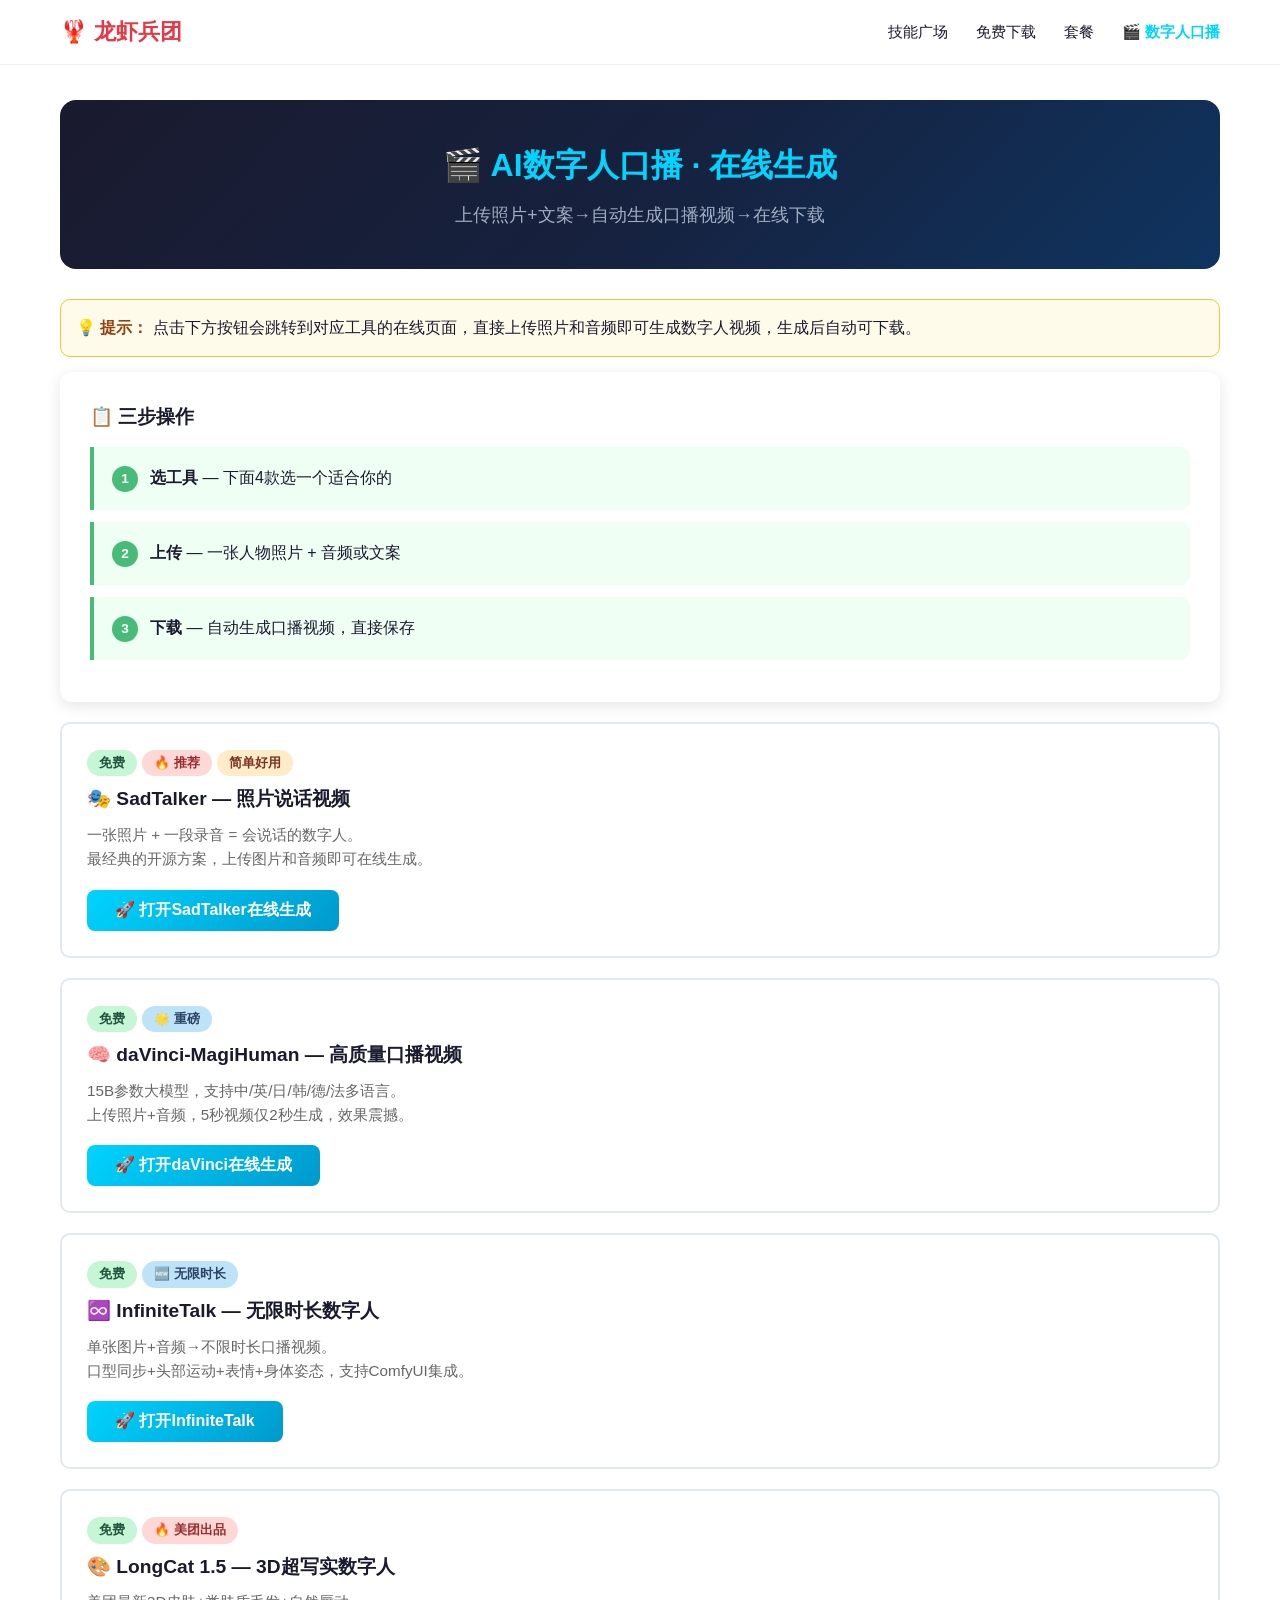
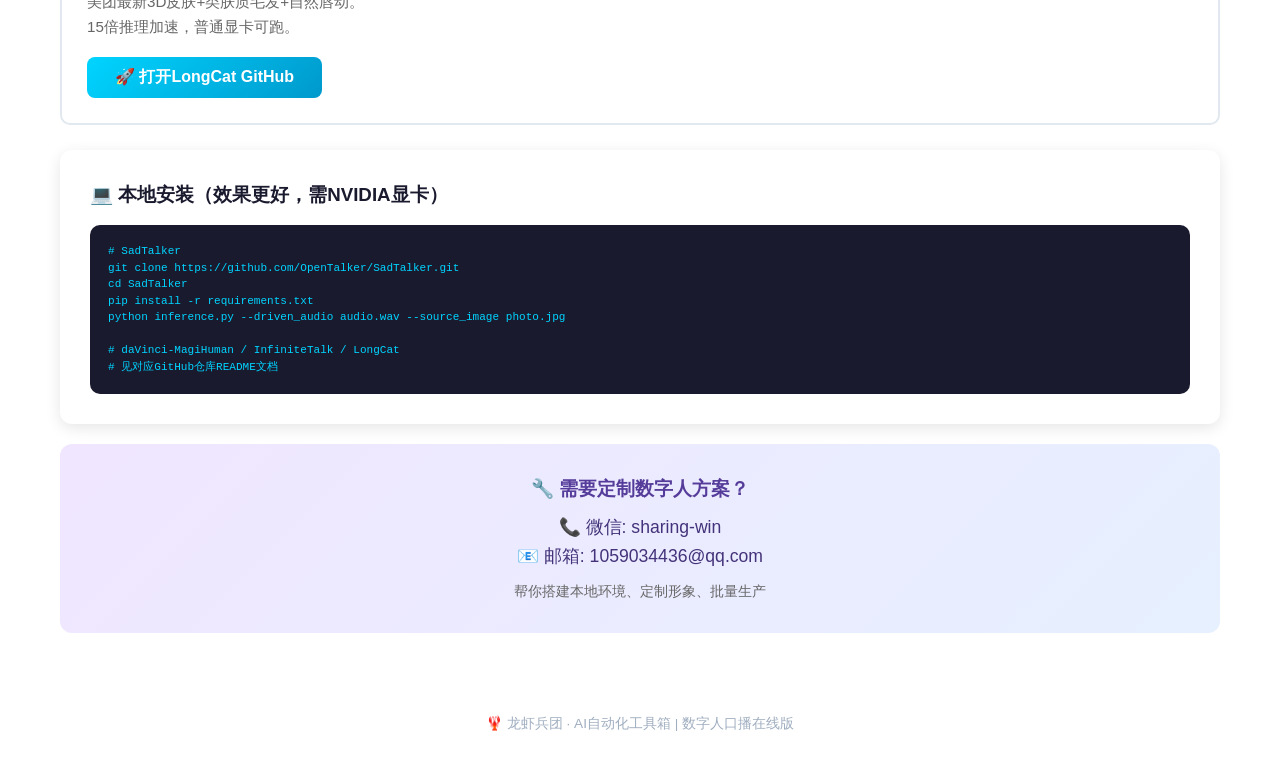
==== digital-human.html @ 87d40d01 "fix: digital human page with direct links" ====
<!DOCTYPE html>
<html lang="zh-CN">
<head>
    <meta charset="UTF-8">
    <meta name="viewport" content="width=device-width, initial-scale=1.0">
    <title>数字人口播 - 在线生成 · 龙虾兵团</title>
    <link rel="stylesheet" href="css/style.css">
    <style>
        .av-header{text-align:center;padding:40px 20px;background:linear-gradient(135deg,#1a1a2e,#16213e,#0f3460);border-radius:16px;margin-bottom:30px}
        .av-header h1{font-size:2em;margin-bottom:10px;color:#00d4ff}
        .av-header p{color:#a0aec0;font-size:1.1em}
        .av-card{background:#fff;border-radius:12px;padding:30px;margin-bottom:20px;box-shadow:0 4px 15px rgba(0,0,0,0.1)}
        .av-card h3{margin-bottom:15px;color:#1a1a2e}
        .tool-grid{display:grid;grid-template-columns:1fr;gap:20px}
        .tool{border:2px solid #e2e8f0;border-radius:10px;padding:25px;transition:all .3s;cursor:pointer}
        .tool:hover{border-color:#00d4ff;box-shadow:0 4px 20px rgba(0,212,255,0.15)}
        .tool h4{color:#1a1a2e;font-size:1.2em;margin-bottom:8px}
        .tool p{color:#666;font-size:.95em;margin-bottom:10px;line-height:1.6}
        .tag{display:inline-block;padding:3px 12px;border-radius:20px;font-size:.8em;margin-right:5px;margin-bottom:8px;font-weight:600}
        .tag-free{background:#c6f6d5;color:#22543d}
        .tag-hot{background:#fed7d7;color:#9b2c2c}.tag-super{background:#feebc8;color:#7b341e}
        .tag-new{background:#bee3f8;color:#2a4365}
        .btn-go{display:inline-block;padding:10px 28px;background:linear-gradient(135deg,#00d4ff,#0099cc);color:#fff;border-radius:8px;text-decoration:none;font-weight:700;font-size:1em;border:none;margin-top:8px}
        .btn-go:hover{transform:translateY(-2px);box-shadow:0 4px 15px rgba(0,212,255,0.3)}
        .step-box{background:#f0fff4;border-left:4px solid #48bb78;padding:18px;margin:12px 0;border-radius:0 10px 10px 0}
        .step-num{display:inline-block;background:#48bb78;color:#fff;width:26px;height:26px;text-align:center;line-height:26px;border-radius:50%;font-size:.85em;font-weight:700;margin-right:12px}
        pre{background:#1a1a2e;color:#00d4ff;padding:18px;border-radius:10px;overflow-x:auto;font-size:.85em;line-height:1.5}
        .tip-card{background:#fffbeb;border:1px solid #f6c23e;border-radius:10px;padding:15px;margin:15px 0}
        .tip-card strong{color:#92400e}
        .contact-card{text-align:center;padding:30px;background:linear-gradient(135deg,#f0e6ff,#e6f0ff);border-radius:12px;margin-top:20px}
        .contact-card h3{color:#553c9a;margin-bottom:10px}
        .contact-card p{font-size:1.1em;color:#44337a}
    </style>
</head>
<body>
    <nav class="navbar"><div class="container nav-inner">
        <a href="index.html" class="logo">🦞 龙虾兵团</a>
        <button class="menu-toggle" id="menuToggle">☰</button>
        <ul class="nav-links" id="navLinks">
            <li><a href="index.html#skills">技能广场</a></li>
            <li><a href="index.html#download">免费下载</a></li>
            <li><a href="index.html#pricing">套餐</a></li>
            <li><a href="digital-human.html" style="color:#00d4ff;font-weight:700;">🎬 数字人口播</a></li>
        </ul>
    </div></nav>

    <div class="container" style="margin-top:100px;">
        <div class="av-header">
            <h1>🎬 AI数字人口播 · 在线生成</h1>
            <p>上传照片+文案→自动生成口播视频→在线下载</p>
        </div>

        <div class="tip-card">
            <strong>💡 提示：</strong> 点击下方按钮会跳转到对应工具的在线页面，直接上传照片和音频即可生成数字人视频，生成后自动可下载。
        </div>

        <div class="av-card">
            <h3>📋 三步操作</h3>
            <div class="step-box"><span class="step-num">1</span><strong>选工具</strong> — 下面4款选一个适合你的</div>
            <div class="step-box"><span class="step-num">2</span><strong>上传</strong> — 一张人物照片 + 音频或文案</div>
            <div class="step-box"><span class="step-num">3</span><strong>下载</strong> — 自动生成口播视频，直接保存</div>
        </div>

        <div class="tool-grid">
            <div class="tool" onclick="window.location.href='https://huggingface.co/spaces/vinth/SadTalker'">
                <div><span class="tag tag-free">免费</span><span class="tag tag-hot">🔥 推荐</span><span class="tag tag-super">简单好用</span></div>
                <h4>🎭 SadTalker — 照片说话视频</h4>
                <p>一张照片 + 一段录音 = 会说话的数字人。<br>最经典的开源方案，上传图片和音频即可在线生成。</p>
                <button class="btn-go">🚀 打开SadTalker在线生成</button>
            </div>

            <div class="tool" onclick="window.location.href='https://huggingface.co/spaces/SII-GAIR/daVinci-MagiHuman'">
                <div><span class="tag tag-free">免费</span><span class="tag tag-new">🌟 重磅</span></div>
                <h4>🧠 daVinci-MagiHuman — 高质量口播视频</h4>
                <p>15B参数大模型，支持中/英/日/韩/德/法多语言。<br>上传照片+音频，5秒视频仅2秒生成，效果震撼。</p>
                <button class="btn-go">🚀 打开daVinci在线生成</button>
            </div>

            <div class="tool" onclick="window.location.href='https://huggingface.co/MeiGen-AI/InfiniteTalk'">
                <div><span class="tag tag-free">免费</span><span class="tag tag-new">🆕 无限时长</span></div>
                <h4>♾️ InfiniteTalk — 无限时长数字人</h4>
                <p>单张图片+音频→不限时长口播视频。<br>口型同步+头部运动+表情+身体姿态，支持ComfyUI集成。</p>
                <button class="btn-go">🚀 打开InfiniteTalk</button>
            </div>

            <div class="tool" onclick="window.location.href='https://github.com/meituan-longcat/LongCat-Video'">
                <div><span class="tag tag-free">免费</span><span class="tag tag-hot">🔥 美团出品</span></div>
                <h4>🎨 LongCat 1.5 — 3D超写实数字人</h4>
                <p>美团最新3D皮肤+类肤质毛发+自然唇动。<br>15倍推理加速，普通显卡可跑。</p>
                <button class="btn-go">🚀 打开LongCat GitHub</button>
            </div>
        </div>

        <div class="av-card" style="margin-top:25px">
            <h3>💻 本地安装（效果更好，需NVIDIA显卡）</h3>
            <pre># SadTalker
git clone https://github.com/OpenTalker/SadTalker.git
cd SadTalker
pip install -r requirements.txt
python inference.py --driven_audio audio.wav --source_image photo.jpg

# daVinci-MagiHuman / InfiniteTalk / LongCat
# 见对应GitHub仓库README文档</pre>
        </div>

        <div class="contact-card">
            <h3>🔧 需要定制数字人方案？</h3>
            <p>📞 微信: sharing-win<br>📧 邮箱: 1059034436@qq.com</p>
            <p style="margin-top:10px;color:#666;font-size:.9em">帮你搭建本地环境、定制形象、批量生产</p>
        </div>
    </div>

    <footer style="text-align:center;padding:30px;color:#a0aec0;margin-top:50px;font-size:.85em">
        <p>🦞 龙虾兵团 · AI自动化工具箱 | 数字人口播在线版</p>
    </footer>
</body>
</html>
---- css/style.css ----
/* ===== 龙虾兵团 · 样式 ===== */

:root {
    --primary: #e63946;
    --primary-dark: #c1121f;
    --secondary: #1d3557;
    --accent: #457b9d;
    --bg: #ffffff;
    --bg-alt: #f8f9fa;
    --text: #1a1a2e;
    --text-light: #6c757d;
    --radius: 12px;
    --shadow: 0 4px 20px rgba(0,0,0,0.08);
    --shadow-hover: 0 8px 30px rgba(230,57,70,0.15);
}

* { margin:0; padding:0; box-sizing:border-box; }
html { scroll-behavior:smooth; }
body { font-family:-apple-system,BlinkMacSystemFont,'Segoe UI',Roboto,sans-serif; color:var(--text); line-height:1.6; }

.container { max-width:1200px; margin:0 auto; padding:0 20px; }

/* 导航 */
.navbar { position:fixed; top:0; width:100%; background:rgba(255,255,255,0.95); backdrop-filter:blur(10px); z-index:1000; border-bottom:1px solid #eee; }
.nav-inner { display:flex; align-items:center; justify-content:space-between; height:64px; }
.logo { font-size:1.4rem; font-weight:800; color:var(--primary); text-decoration:none; }
.nav-links { display:flex; list-style:none; gap:28px; align-items:center; }
.nav-links a { text-decoration:none; color:var(--text); font-size:0.95rem; font-weight:500; transition:color 0.2s; }
.nav-links a:hover { color:var(--primary); }
.btn-nav { background:var(--primary); color:#fff!important; padding:8px 18px; border-radius:20px; font-weight:600!important; }
.btn-nav:hover { background:var(--primary-dark)!important; }
.menu-toggle { display:none; background:none; border:none; font-size:1.5rem; cursor:pointer; }

/* 首页英雄区 */
.hero { min-height:100vh; display:flex; align-items:center; background:linear-gradient(135deg,#fff5f5 0%,#fff 50%,#f0f4fa 100%); padding-top:64px; }
.hero-content { max-width:800px; margin:0 auto; text-align:center; }
.hero h1 { font-size:3rem; font-weight:900; line-height:1.2; margin-bottom:20px; }
.highlight { background:linear-gradient(135deg,var(--primary),var(--primary-dark)); -webkit-background-clip:text; -webkit-text-fill-color:transparent; background-clip:text; }
.hero-sub { font-size:1.15rem; color:var(--text-light); margin-bottom:36px; max-width:600px; margin-left:auto; margin-right:auto; }
.hero-buttons { display:flex; gap:16px; justify-content:center; flex-wrap:wrap; }
.hero-stats { display:flex; justify-content:center; gap:40px; margin-top:50px; flex-wrap:wrap; }
.hero-stats div { text-align:center; }
.hero-stats strong { display:block; font-size:1.8rem; color:var(--primary); font-weight:900; }
.hero-stats span { font-size:0.85rem; color:var(--text-light); }

/* 按钮 */
.btn { display:inline-block; padding:14px 32px; border-radius:30px; font-size:1rem; font-weight:600; text-decoration:none; transition:all 0.3s; border:none; cursor:pointer; }
.btn-primary { background:var(--primary); color:#fff; }
.btn-primary:hover { background:var(--primary-dark); transform:translateY(-2px); box-shadow:var(--shadow-hover); }
.btn-secondary { background:#fff; color:var(--primary); border:2px solid var(--primary); }
.btn-secondary:hover { background:var(--primary); color:#fff; }

/* 通用区块 */
.section { padding:100px 0; }
.bg-alt { background:var(--bg-alt); }
.section-title { text-align:center; font-size:2.2rem; font-weight:800; margin-bottom:10px; color:var(--secondary); }
.section-desc { text-align:center; color:var(--text-light); font-size:1.05rem; margin-bottom:50px; }

/* 技能卡片 */
.skills-grid { display:grid; grid-template-columns:repeat(auto-fit,minmax(320px,1fr)); gap:24px; }
.skill-card { background:#fff; border-radius:var(--radius); padding:30px; box-shadow:var(--shadow); transition:all 0.3s; position:relative; border:1px solid #f0f0f0; }
.skill-card:hover { transform:translateY(-5px); box-shadow:var(--shadow-hover); }
.skill-icon { font-size:2.5rem; margin-bottom:15px; }
.skill-card h3 { font-size:1.2rem; margin-bottom:10px; color:var(--secondary); }
.skill-card p { color:var(--text-light); font-size:0.92rem; line-height:1.7; }
.skill-tag { display:inline-block; padding:3px 10px; border-radius:12px; font-size:0.75rem; font-weight:600; margin-top:12px; }
.skill-tag:nth-of-type(1) { background:#fff3e0; color:#e65100; }
.skill-tag:nth-of-type(2) { background:#e3f2fd; color:#1565c0; }
.skill-tag:nth-of-type(3) { background:#fce4ec; color:#c62828; }
.skill-tag:nth-of-type(4) { background:#f3e5f5; color:#6a1b9a; }

/* 下载卡片 */
.download-grid { display:grid; grid-template-columns:repeat(auto-fit,minmax(320px,1fr)); gap:24px; }
.download-card { background:#fff; border-radius:var(--radius); padding:30px; box-shadow:var(--shadow); border:1px solid #f0f0f0; }
.download-card h3 { font-size:1.1rem; margin-bottom:8px; color:var(--secondary); }
.download-card p { color:var(--text-light); font-size:0.9rem; margin-bottom:10px; }
.download-meta { font-size:0.8rem; color:var(--accent); margin-bottom:16px; }
.download-btn { width:100%; text-align:center; padding:12px; font-size:0.9rem; }

/* 套餐 */
.pricing-grid { display:grid; grid-template-columns:repeat(auto-fit,minmax(280px,1fr)); gap:24px; max-width:1000px; margin:0 auto; }
.pricing-card { background:#fff; border-radius:var(--radius); padding:36px 28px; box-shadow:var(--shadow); text-align:center; border:2px solid transparent; transition:all 0.3s; position:relative; }
.pricing-card:hover { border-color:var(--primary); }
.pricing-card.featured { border-color:var(--primary); box-shadow:var(--shadow-hover); transform:scale(1.02); }
.badge { position:absolute; top:-12px; left:50%; transform:translateX(-50%); background:var(--primary); color:#fff; padding:4px 16px; border-radius:12px; font-size:0.8rem; font-weight:600; }
.pricing-card h3 { font-size:1.5rem; margin-bottom:15px; color:var(--secondary); }
.price { font-size:2.8rem; font-weight:900; color:var(--primary); }
.price-tip { font-size:0.85rem; color:var(--text-light); margin-bottom:20px; }
.pricing-card ul { list-style:none; margin:20px 0 28px; text-align:left; }
.pricing-card li { padding:8px 0; font-size:0.92rem; border-bottom:1px solid #f0f0f0; }

/* 知识库 */
.knowledge-grid { display:grid; grid-template-columns:repeat(auto-fit,minmax(320px,1fr)); gap:24px; }
.knowledge-card { background:#fff; border-radius:var(--radius); padding:28px; box-shadow:var(--shadow); text-decoration:none; color:inherit; display:block; transition:all 0.3s; }
.knowledge-card:hover { transform:translateY(-3px); box-shadow:var(--shadow-hover); }
.k-tag { display:inline-block; padding:3px 10px; border-radius:10px; font-size:0.75rem; font-weight:600; background:#4dabf7; color:#fff; margin-bottom:10px; }
.knowledge-card h3 { font-size:1.1rem; margin-bottom:8px; color:var(--secondary); }
.knowledge-card p { color:var(--text-light); font-size:0.9rem; margin-bottom:10px; }
.k-date { font-size:0.8rem; color:var(--accent); }

/* 联系 */
.contact-grid { display:grid; grid-template-columns:1fr 1fr; gap:40px; max-width:900px; margin:0 auto; }
.contact-info h3 { font-size:1.3rem; margin-bottom:20px; color:var(--secondary); }
.contact-info p { margin-bottom:10px; color:var(--text-light); }
.contact-features { margin-top:20px; }
.contact-features div { padding:6px 0; font-size:0.92rem; }
.contact-form { background:#fff; border-radius:var(--radius); padding:30px; box-shadow:var(--shadow); }
.contact-form h3 { font-size:1.2rem; margin-bottom:16px; }
.contact-form input,.contact-form select,.contact-form textarea { width:100%; padding:12px; margin-bottom:14px; border:1px solid #ddd; border-radius:8px; font-size:0.95rem; }

/* 底部 */
.footer { background:var(--secondary); color:#fff; padding:60px 0 0; }
.footer-inner { display:grid; grid-template-columns:repeat(auto-fit,minmax(200px,1fr)); gap:40px; }
.footer-col h4 { font-size:1.1rem; margin-bottom:16px; }
.footer-col p { color:rgba(255,255,255,0.7); font-size:0.9rem; }
.footer-col a { display:block; color:rgba(255,255,255,0.7); text-decoration:none; font-size:0.9rem; padding:4px 0; }
.footer-col a:hover { color:#fff; }
.footer-bottom { border-top:1px solid rgba(255,255,255,0.1); text-align:center; padding:20px 0; margin-top:40px; }
.footer-bottom p { font-size:0.85rem; color:rgba(255,255,255,0.5); }

/* 弹窗 */
.modal-overlay { display:none; position:fixed; inset:0; background:rgba(0,0,0,0.5); z-index:2000; align-items:center; justify-content:center; }
.modal-overlay.active { display:flex; }
.modal { background:#fff; border-radius:var(--radius); padding:40px; max-width:460px; width:90%; position:relative; animation:slideUp 0.3s; }
@keyframes slideUp { from{transform:translateY(30px);opacity:0} to{transform:translateY(0);opacity:1} }
.modal-close { position:absolute; top:12px; right:16px; background:none; border:none; font-size:1.3rem; cursor:pointer; color:var(--text-light); }
.modal h2 { margin-bottom:8px; font-size:1.4rem; color:var(--secondary); }
.modal p { margin-bottom:20px; color:var(--text-light); }
.modal input,.modal select { width:100%; padding:12px; margin-bottom:14px; border:1px solid #ddd; border-radius:8px; font-size:0.95rem; }
.form-tip { text-align:center; font-size:0.85rem; margin-top:12px; }
.pay-section { display:flex; gap:20px; margin:20px 0; }
.pay-method { flex:1; text-align:center; }
.pay-method h4 { margin-bottom:10px; font-size:0.95rem; }
.qrcode-placeholder { width:160px; height:160px; background:#f0f0f0; border-radius:12px; display:flex; align-items:center; justify-content:center; margin:0 auto; font-size:0.8rem; color:var(--text-light); border:2px dashed #ddd; }
.pay-note { font-size:0.8rem; color:var(--text-light); margin-top:8px; }
.pay-amount { text-align:center; font-size:1.5rem; font-weight:800; color:var(--primary); margin:15px 0; }
.pay-tip { text-align:center; font-size:0.85rem; }

/* 响应式 */
@media(max-width:768px) {
    .menu-toggle { display:block; }
    .nav-links { display:none; position:absolute; top:64px; left:0; width:100%; background:#fff; flex-direction:column; padding:20px; box-shadow:0 4px 10px rgba(0,0,0,0.1); }
    .nav-links.active { display:flex; }
    .hero h1 { font-size:2rem; }
    .hero-stats { gap:20px; }
    .hero-stats strong { font-size:1.4rem; }
    .contact-grid { grid-template-columns:1fr; }
    .pay-section { flex-direction:column; align-items:center; }
    .section-title { font-size:1.6rem; }
}
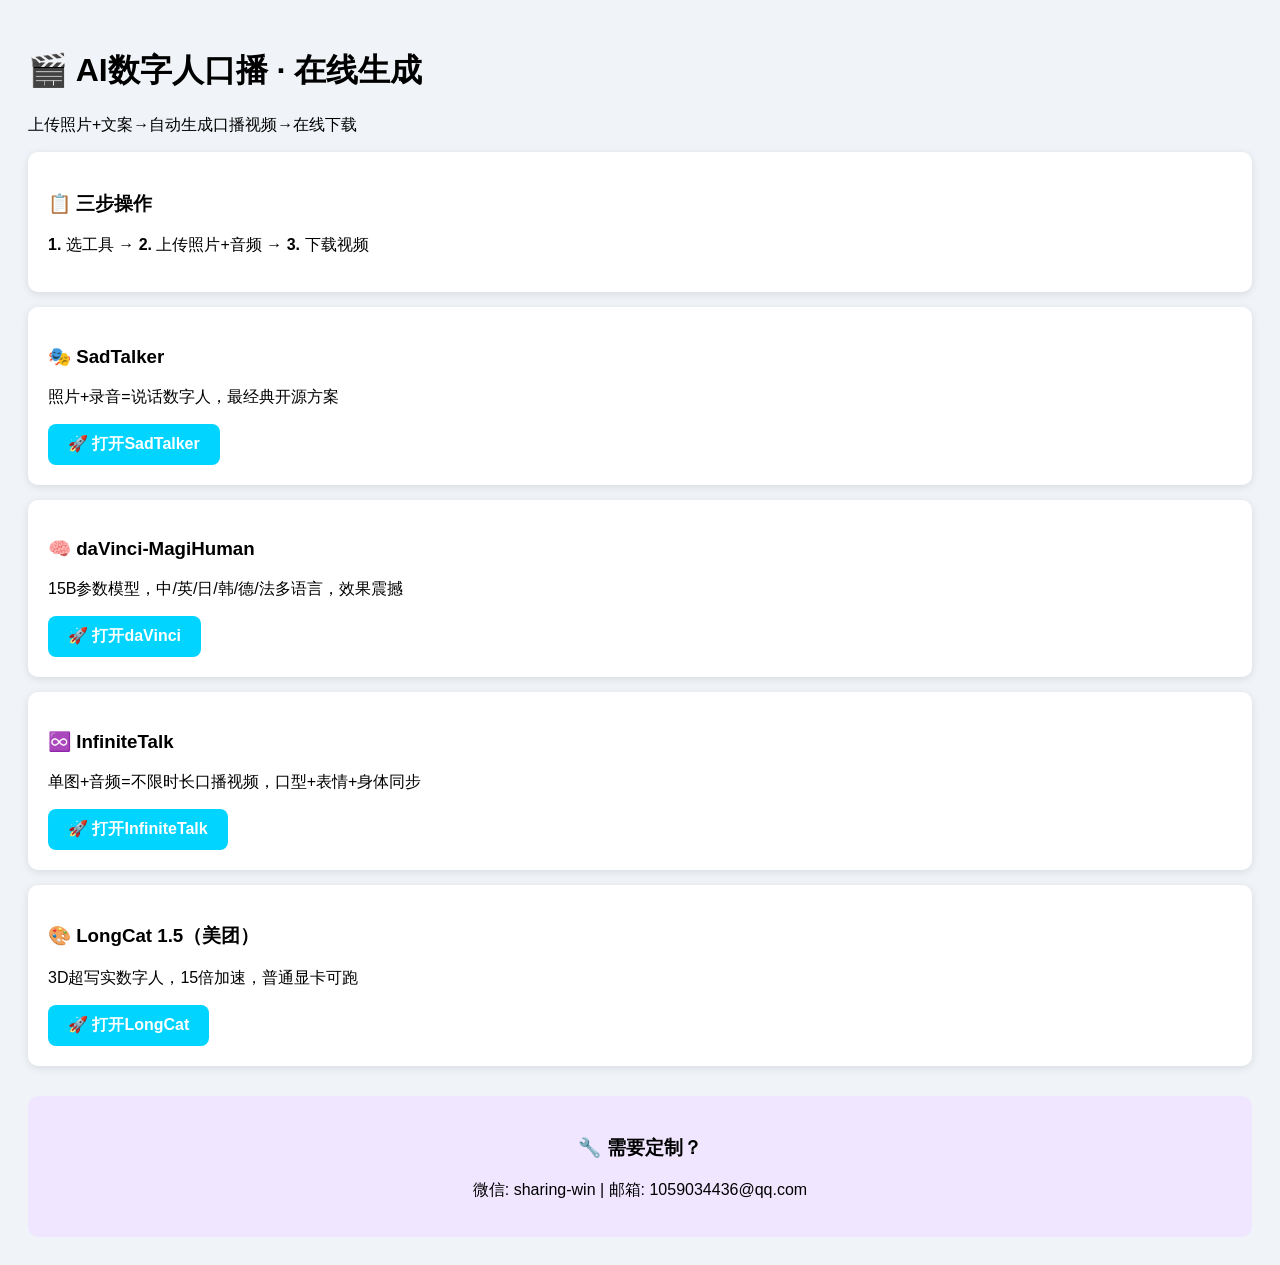
==== commit 9a0fcd48: "fix: simplified digital human page" ====
--- a/digital-human.html
+++ b/digital-human.html
@@ -1,117 +1,40 @@
 <!DOCTYPE html>
-<html lang="zh-CN">
-<head>
-    <meta charset="UTF-8">
-    <meta name="viewport" content="width=device-width, initial-scale=1.0">
-    <title>数字人口播 - 在线生成 · 龙虾兵团</title>
-    <link rel="stylesheet" href="css/style.css">
-    <style>
-        .av-header{text-align:center;padding:40px 20px;background:linear-gradient(135deg,#1a1a2e,#16213e,#0f3460);border-radius:16px;margin-bottom:30px}
-        .av-header h1{font-size:2em;margin-bottom:10px;color:#00d4ff}
-        .av-header p{color:#a0aec0;font-size:1.1em}
-        .av-card{background:#fff;border-radius:12px;padding:30px;margin-bottom:20px;box-shadow:0 4px 15px rgba(0,0,0,0.1)}
-        .av-card h3{margin-bottom:15px;color:#1a1a2e}
-        .tool-grid{display:grid;grid-template-columns:1fr;gap:20px}
-        .tool{border:2px solid #e2e8f0;border-radius:10px;padding:25px;transition:all .3s;cursor:pointer}
-        .tool:hover{border-color:#00d4ff;box-shadow:0 4px 20px rgba(0,212,255,0.15)}
-        .tool h4{color:#1a1a2e;font-size:1.2em;margin-bottom:8px}
-        .tool p{color:#666;font-size:.95em;margin-bottom:10px;line-height:1.6}
-        .tag{display:inline-block;padding:3px 12px;border-radius:20px;font-size:.8em;margin-right:5px;margin-bottom:8px;font-weight:600}
-        .tag-free{background:#c6f6d5;color:#22543d}
-        .tag-hot{background:#fed7d7;color:#9b2c2c}.tag-super{background:#feebc8;color:#7b341e}
-        .tag-new{background:#bee3f8;color:#2a4365}
-        .btn-go{display:inline-block;padding:10px 28px;background:linear-gradient(135deg,#00d4ff,#0099cc);color:#fff;border-radius:8px;text-decoration:none;font-weight:700;font-size:1em;border:none;margin-top:8px}
-        .btn-go:hover{transform:translateY(-2px);box-shadow:0 4px 15px rgba(0,212,255,0.3)}
-        .step-box{background:#f0fff4;border-left:4px solid #48bb78;padding:18px;margin:12px 0;border-radius:0 10px 10px 0}
-        .step-num{display:inline-block;background:#48bb78;color:#fff;width:26px;height:26px;text-align:center;line-height:26px;border-radius:50%;font-size:.85em;font-weight:700;margin-right:12px}
-        pre{background:#1a1a2e;color:#00d4ff;padding:18px;border-radius:10px;overflow-x:auto;font-size:.85em;line-height:1.5}
-        .tip-card{background:#fffbeb;border:1px solid #f6c23e;border-radius:10px;padding:15px;margin:15px 0}
-        .tip-card strong{color:#92400e}
-        .contact-card{text-align:center;padding:30px;background:linear-gradient(135deg,#f0e6ff,#e6f0ff);border-radius:12px;margin-top:20px}
-        .contact-card h3{color:#553c9a;margin-bottom:10px}
-        .contact-card p{font-size:1.1em;color:#44337a}
-    </style>
-</head>
-<body>
-    <nav class="navbar"><div class="container nav-inner">
-        <a href="index.html" class="logo">🦞 龙虾兵团</a>
-        <button class="menu-toggle" id="menuToggle">☰</button>
-        <ul class="nav-links" id="navLinks">
-            <li><a href="index.html#skills">技能广场</a></li>
-            <li><a href="index.html#download">免费下载</a></li>
-            <li><a href="index.html#pricing">套餐</a></li>
-            <li><a href="digital-human.html" style="color:#00d4ff;font-weight:700;">🎬 数字人口播</a></li>
-        </ul>
-    </div></nav>
+<html><head><meta charset="UTF-8"><title>数字人口播</title></head>
+<body style="font-family:sans-serif;padding:20px;background:#f0f4f8">
+<h1>🎬 AI数字人口播 · 在线生成</h1>
+<p>上传照片+文案→自动生成口播视频→在线下载</p>
 
-    <div class="container" style="margin-top:100px;">
-        <div class="av-header">
-            <h1>🎬 AI数字人口播 · 在线生成</h1>
-            <p>上传照片+文案→自动生成口播视频→在线下载</p>
-        </div>
+<div style="background:#fff;border-radius:10px;padding:20px;margin:15px 0;box-shadow:0 2px 8px rgba(0,0,0,0.1)">
+  <h3>📋 三步操作</h3>
+  <p><b>1.</b> 选工具 → <b>2.</b> 上传照片+音频 → <b>3.</b> 下载视频</p>
+</div>
 
-        <div class="tip-card">
-            <strong>💡 提示：</strong> 点击下方按钮会跳转到对应工具的在线页面，直接上传照片和音频即可生成数字人视频，生成后自动可下载。
-        </div>
+<div style="background:#fff;border-radius:10px;padding:20px;margin:15px 0;box-shadow:0 2px 8px rgba(0,0,0,0.1)">
+  <h3>🎭 SadTalker</h3>
+  <p>照片+录音=说话数字人，最经典开源方案</p>
+  <a href="https://huggingface.co/spaces/vinth/SadTalker" style="display:inline-block;padding:10px 20px;background:#00d4ff;color:#fff;border-radius:8px;text-decoration:none;font-weight:bold">🚀 打开SadTalker</a>
+</div>
 
-        <div class="av-card">
-            <h3>📋 三步操作</h3>
-            <div class="step-box"><span class="step-num">1</span><strong>选工具</strong> — 下面4款选一个适合你的</div>
-            <div class="step-box"><span class="step-num">2</span><strong>上传</strong> — 一张人物照片 + 音频或文案</div>
-            <div class="step-box"><span class="step-num">3</span><strong>下载</strong> — 自动生成口播视频，直接保存</div>
-        </div>
+<div style="background:#fff;border-radius:10px;padding:20px;margin:15px 0;box-shadow:0 2px 8px rgba(0,0,0,0.1)">
+  <h3>🧠 daVinci-MagiHuman</h3>
+  <p>15B参数模型，中/英/日/韩/德/法多语言，效果震撼</p>
+  <a href="https://huggingface.co/spaces/SII-GAIR/daVinci-MagiHuman" style="display:inline-block;padding:10px 20px;background:#00d4ff;color:#fff;border-radius:8px;text-decoration:none;font-weight:bold">🚀 打开daVinci</a>
+</div>
 
-        <div class="tool-grid">
-            <div class="tool" onclick="window.location.href='https://huggingface.co/spaces/vinth/SadTalker'">
-                <div><span class="tag tag-free">免费</span><span class="tag tag-hot">🔥 推荐</span><span class="tag tag-super">简单好用</span></div>
-                <h4>🎭 SadTalker — 照片说话视频</h4>
-                <p>一张照片 + 一段录音 = 会说话的数字人。<br>最经典的开源方案，上传图片和音频即可在线生成。</p>
-                <button class="btn-go">🚀 打开SadTalker在线生成</button>
-            </div>
+<div style="background:#fff;border-radius:10px;padding:20px;margin:15px 0;box-shadow:0 2px 8px rgba(0,0,0,0.1)">
+  <h3>♾️ InfiniteTalk</h3>
+  <p>单图+音频=不限时长口播视频，口型+表情+身体同步</p>
+  <a href="https://huggingface.co/MeiGen-AI/InfiniteTalk" style="display:inline-block;padding:10px 20px;background:#00d4ff;color:#fff;border-radius:8px;text-decoration:none;font-weight:bold">🚀 打开InfiniteTalk</a>
+</div>
 
-            <div class="tool" onclick="window.location.href='https://huggingface.co/spaces/SII-GAIR/daVinci-MagiHuman'">
-                <div><span class="tag tag-free">免费</span><span class="tag tag-new">🌟 重磅</span></div>
-                <h4>🧠 daVinci-MagiHuman — 高质量口播视频</h4>
-                <p>15B参数大模型，支持中/英/日/韩/德/法多语言。<br>上传照片+音频，5秒视频仅2秒生成，效果震撼。</p>
-                <button class="btn-go">🚀 打开daVinci在线生成</button>
-            </div>
+<div style="background:#fff;border-radius:10px;padding:20px;margin:15px 0;box-shadow:0 2px 8px rgba(0,0,0,0.1)">
+  <h3>🎨 LongCat 1.5（美团）</h3>
+  <p>3D超写实数字人，15倍加速，普通显卡可跑</p>
+  <a href="https://github.com/meituan-longcat/LongCat-Video" style="display:inline-block;padding:10px 20px;background:#00d4ff;color:#fff;border-radius:8px;text-decoration:none;font-weight:bold">🚀 打开LongCat</a>
+</div>
 
-            <div class="tool" onclick="window.location.href='https://huggingface.co/MeiGen-AI/InfiniteTalk'">
-                <div><span class="tag tag-free">免费</span><span class="tag tag-new">🆕 无限时长</span></div>
-                <h4>♾️ InfiniteTalk — 无限时长数字人</h4>
-                <p>单张图片+音频→不限时长口播视频。<br>口型同步+头部运动+表情+身体姿态，支持ComfyUI集成。</p>
-                <button class="btn-go">🚀 打开InfiniteTalk</button>
-            </div>
-
-            <div class="tool" onclick="window.location.href='https://github.com/meituan-longcat/LongCat-Video'">
-                <div><span class="tag tag-free">免费</span><span class="tag tag-hot">🔥 美团出品</span></div>
-                <h4>🎨 LongCat 1.5 — 3D超写实数字人</h4>
-                <p>美团最新3D皮肤+类肤质毛发+自然唇动。<br>15倍推理加速，普通显卡可跑。</p>
-                <button class="btn-go">🚀 打开LongCat GitHub</button>
-            </div>
-        </div>
-
-        <div class="av-card" style="margin-top:25px">
-            <h3>💻 本地安装（效果更好，需NVIDIA显卡）</h3>
-            <pre># SadTalker
-git clone https://github.com/OpenTalker/SadTalker.git
-cd SadTalker
-pip install -r requirements.txt
-python inference.py --driven_audio audio.wav --source_image photo.jpg
-
-# daVinci-MagiHuman / InfiniteTalk / LongCat
-# 见对应GitHub仓库README文档</pre>
-        </div>
-
-        <div class="contact-card">
-            <h3>🔧 需要定制数字人方案？</h3>
-            <p>📞 微信: sharing-win<br>📧 邮箱: 1059034436@qq.com</p>
-            <p style="margin-top:10px;color:#666;font-size:.9em">帮你搭建本地环境、定制形象、批量生产</p>
-        </div>
-    </div>
-
-    <footer style="text-align:center;padding:30px;color:#a0aec0;margin-top:50px;font-size:.85em">
-        <p>🦞 龙虾兵团 · AI自动化工具箱 | 数字人口播在线版</p>
-    </footer>
-</body>
-</html>
+<div style="text-align:center;padding:20px;margin-top:30px;background:#f0e6ff;border-radius:10px">
+  <h3>🔧 需要定制？</h3>
+  <p>微信: sharing-win | 邮箱: 1059034436@qq.com</p>
+</div>
+</body></html>
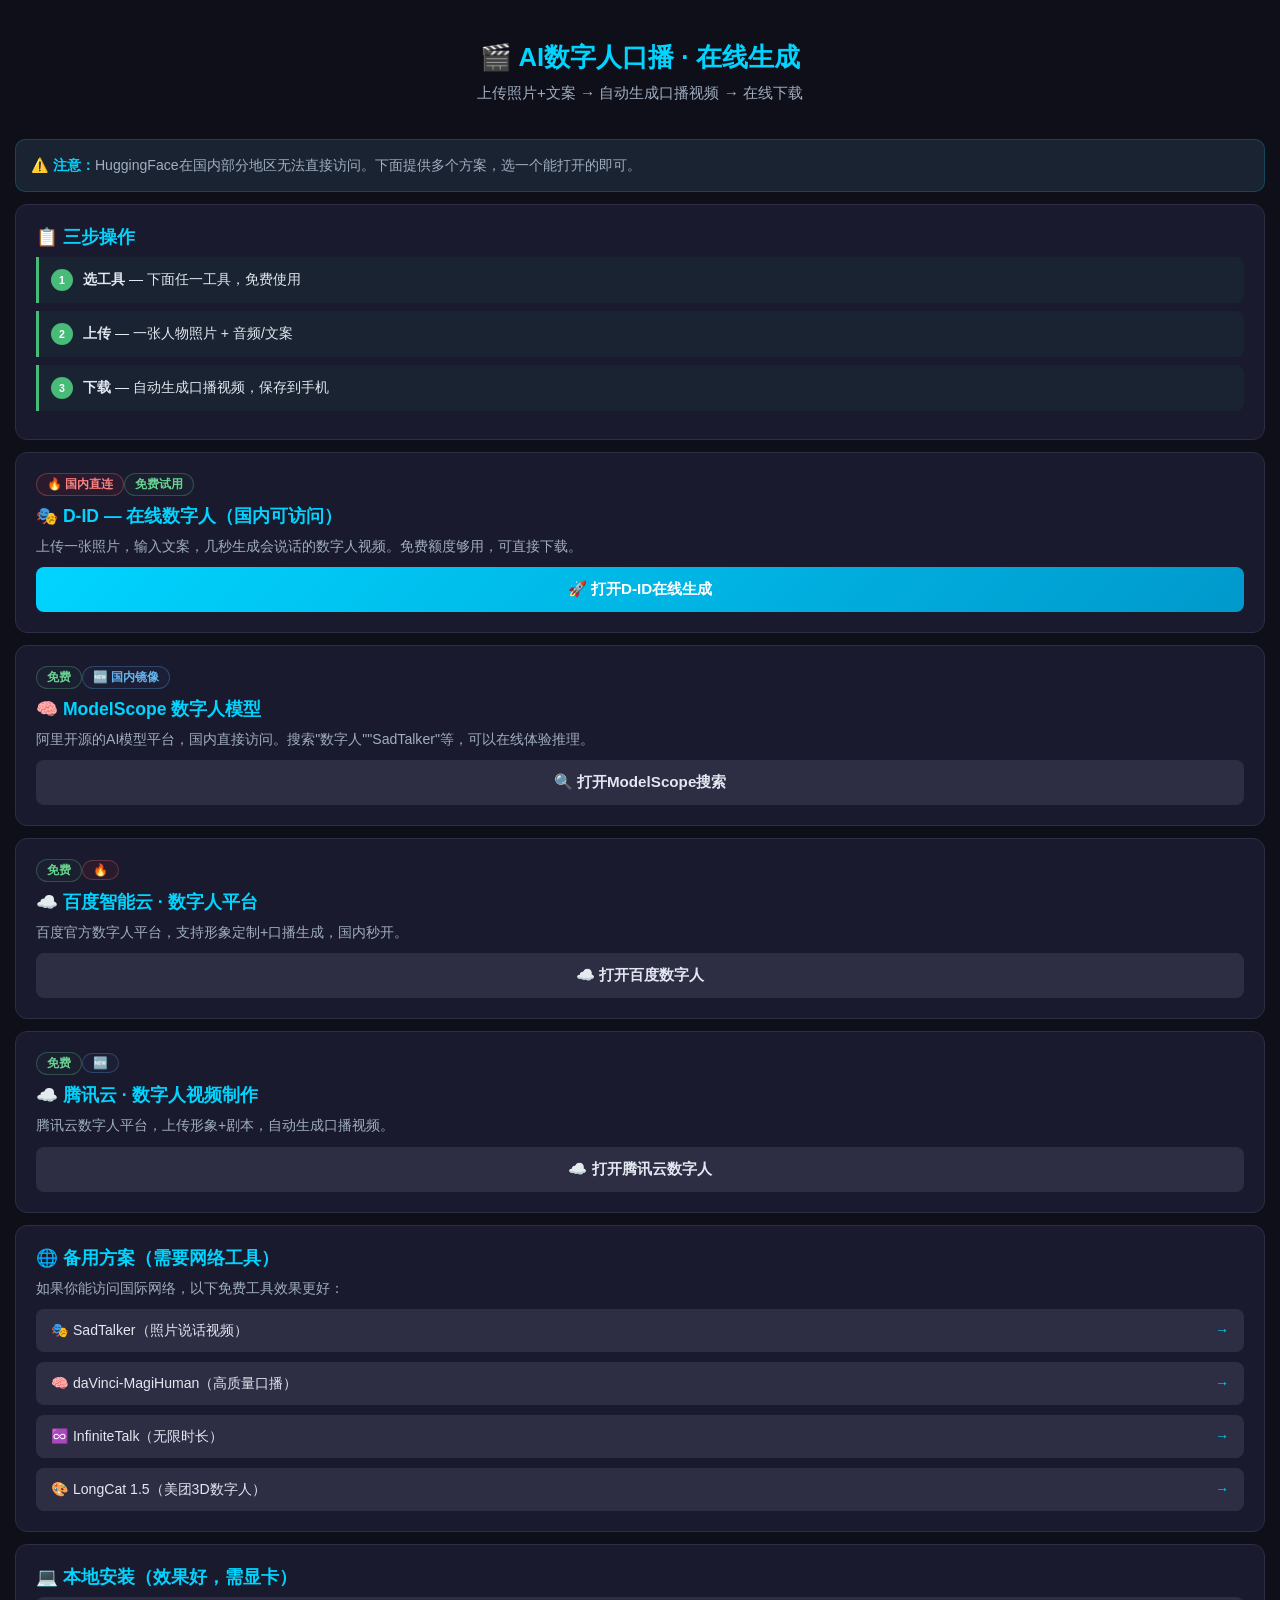
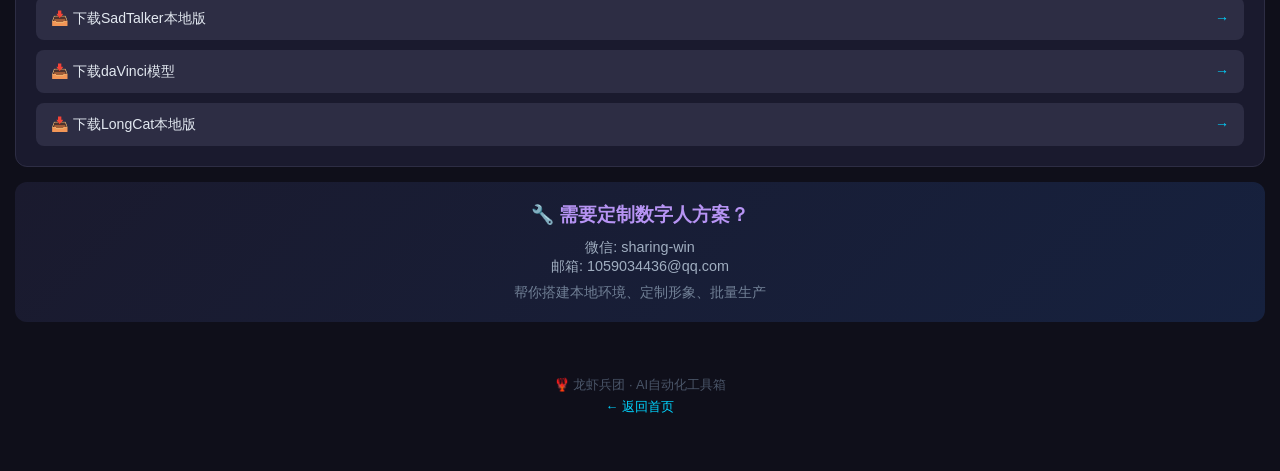
==== commit 97d4c1c1: "fix: digital human page with China-accessible links (D-ID, ModelScope, Baidu, Tencent)" ====
--- a/digital-human.html
+++ b/digital-human.html
@@ -1,40 +1,120 @@
 <!DOCTYPE html>
-<html><head><meta charset="UTF-8"><title>数字人口播</title></head>
-<body style="font-family:sans-serif;padding:20px;background:#f0f4f8">
+<html><head><meta charset="UTF-8"><meta name="viewport" content="width=device-width,initial-scale=1.0">
+<title>数字人口播 · 龙虾兵团</title>
+<style>
+*{margin:0;padding:0;box-sizing:border-box}
+body{font-family:-apple-system,BlinkMacSystemFont,'Segoe UI',Roboto,sans-serif;background:#0f0f1a;color:#e2e8f0;padding:0 15px 30px}
+.header{text-align:center;padding:40px 20px 25px}
+.header h1{font-size:1.6em;color:#00d4ff;margin-bottom:8px}
+.header p{color:#a0aec0;font-size:0.95em}
+.tip{background:#1a2332;border:1px solid #00d4ff33;border-radius:10px;padding:15px;margin:10px 0;font-size:0.88em;color:#a0aec0;line-height:1.5}
+.tip strong{color:#00d4ff}
+.card{background:#1a1a2e;border-radius:12px;padding:20px;margin:12px 0;border:1px solid #2d2d44}
+.card h3{color:#00d4ff;font-size:1.1em;margin-bottom:8px}
+.card p{color:#a0aec0;font-size:0.88em;line-height:1.5;margin-bottom:10px}
+.card .tag{display:inline-block;padding:2px 10px;border-radius:12px;font-size:0.75em;margin-bottom:8px;font-weight:600}
+.tag-free{background:#22543d20;color:#68d391;border:1px solid #68d39144}
+.tag-hot{background:#9b2c2c20;color:#fc8181;border:1px solid #fc818144}
+.tag-new{background:#2a436520;color:#63b3ed;border:1px solid #63b3ed44}
+.btn{display:block;width:100%;padding:12px;border-radius:8px;text-decoration:none;font-weight:600;font-size:0.95em;text-align:center;border:none;cursor:pointer;transition:all .2s}
+.btn-primary{background:linear-gradient(135deg,#00d4ff,#0099cc);color:#fff}
+.btn-primary:hover{transform:translateY(-1px);box-shadow:0 4px 12px #00d4ff44}
+.btn-secondary{background:#2d2d44;color:#e2e8f0}
+.btn-secondary:hover{background:#3d3d55}
+.btn:not(:last-child){margin-bottom:10px}
+.step{background:#1a2332;border-left:3px solid #48bb78;padding:12px;margin:8px 0;border-radius:0 8px 8px 0;font-size:0.88em}
+.step span{display:inline-flex;align-items:center;justify-content:center;width:22px;height:22px;background:#48bb78;color:#fff;border-radius:50%;font-size:0.75em;font-weight:700;margin-right:10px;flex-shrink:0}
+.footer{text-align:center;padding:25px;color:#4a5568;font-size:0.8em;margin-top:30px}
+.contact{text-align:center;padding:20px;background:linear-gradient(135deg,#1a1a2e,#16213e);border-radius:12px;margin:15px 0}
+.contact h3{color:#b794f4;margin-bottom:10px}
+.contact p{color:#a0aec0;font-size:0.9em}
+.tools-list{display:flex;flex-direction:column;gap:10px}
+.tools-list a{display:flex;align-items:center;padding:12px 15px;background:#2d2d44;border-radius:8px;text-decoration:none;color:#e2e8f0;font-size:0.88em;transition:all .2s}
+.tools-list a:hover{background:#3d3d55;border-left:3px solid #00d4ff}
+.tools-list a .arrow{margin-left:auto;color:#00d4ff}
+</style>
+</head>
+<body>
+
+<div class="header">
 <h1>🎬 AI数字人口播 · 在线生成</h1>
-<p>上传照片+文案→自动生成口播视频→在线下载</p>
-
-<div style="background:#fff;border-radius:10px;padding:20px;margin:15px 0;box-shadow:0 2px 8px rgba(0,0,0,0.1)">
-  <h3>📋 三步操作</h3>
-  <p><b>1.</b> 选工具 → <b>2.</b> 上传照片+音频 → <b>3.</b> 下载视频</p>
+<p>上传照片+文案 → 自动生成口播视频 → 在线下载</p>
 </div>
 
-<div style="background:#fff;border-radius:10px;padding:20px;margin:15px 0;box-shadow:0 2px 8px rgba(0,0,0,0.1)">
-  <h3>🎭 SadTalker</h3>
-  <p>照片+录音=说话数字人，最经典开源方案</p>
-  <a href="https://huggingface.co/spaces/vinth/SadTalker" style="display:inline-block;padding:10px 20px;background:#00d4ff;color:#fff;border-radius:8px;text-decoration:none;font-weight:bold">🚀 打开SadTalker</a>
+<div class="tip">
+<strong>⚠️ 注意：</strong>HuggingFace在国内部分地区无法直接访问。下面提供多个方案，选一个能打开的即可。
 </div>
 
-<div style="background:#fff;border-radius:10px;padding:20px;margin:15px 0;box-shadow:0 2px 8px rgba(0,0,0,0.1)">
-  <h3>🧠 daVinci-MagiHuman</h3>
-  <p>15B参数模型，中/英/日/韩/德/法多语言，效果震撼</p>
-  <a href="https://huggingface.co/spaces/SII-GAIR/daVinci-MagiHuman" style="display:inline-block;padding:10px 20px;background:#00d4ff;color:#fff;border-radius:8px;text-decoration:none;font-weight:bold">🚀 打开daVinci</a>
+<div class="card">
+<h3>📋 三步操作</h3>
+<div class="step"><span>1</span><strong>选工具</strong> — 下面任一工具，免费使用</div>
+<div class="step"><span>2</span><strong>上传</strong> — 一张人物照片 + 音频/文案</div>
+<div class="step"><span>3</span><strong>下载</strong> — 自动生成口播视频，保存到手机</div>
 </div>
 
-<div style="background:#fff;border-radius:10px;padding:20px;margin:15px 0;box-shadow:0 2px 8px rgba(0,0,0,0.1)">
-  <h3>♾️ InfiniteTalk</h3>
-  <p>单图+音频=不限时长口播视频，口型+表情+身体同步</p>
-  <a href="https://huggingface.co/MeiGen-AI/InfiniteTalk" style="display:inline-block;padding:10px 20px;background:#00d4ff;color:#fff;border-radius:8px;text-decoration:none;font-weight:bold">🚀 打开InfiniteTalk</a>
+<!-- 方案一：国内可直接访问的 -->
+<div class="card">
+<div><span class="tag tag-hot">🔥 国内直连</span><span class="tag tag-free">免费试用</span></div>
+<h3>🎭 D-ID — 在线数字人（国内可访问）</h3>
+<p>上传一张照片，输入文案，几秒生成会说话的数字人视频。免费额度够用，可直接下载。</p>
+<a href="https://studio.d-id.com" target="_blank" class="btn btn-primary">🚀 打开D-ID在线生成</a>
 </div>
 
-<div style="background:#fff;border-radius:10px;padding:20px;margin:15px 0;box-shadow:0 2px 8px rgba(0,0,0,0.1)">
-  <h3>🎨 LongCat 1.5（美团）</h3>
-  <p>3D超写实数字人，15倍加速，普通显卡可跑</p>
-  <a href="https://github.com/meituan-longcat/LongCat-Video" style="display:inline-block;padding:10px 20px;background:#00d4ff;color:#fff;border-radius:8px;text-decoration:none;font-weight:bold">🚀 打开LongCat</a>
+<!-- 方案二：ModelScope国内镜像 -->
+<div class="card">
+<div><span class="tag tag-free">免费</span><span class="tag tag-new">🆕 国内镜像</span></div>
+<h3>🧠 ModelScope 数字人模型</h3>
+<p>阿里开源的AI模型平台，国内直接访问。搜索"数字人""SadTalker"等，可以在线体验推理。</p>
+<a href="https://modelscope.cn/search?q=%E6%95%B0%E5%AD%97%E4%BA%BA" target="_blank" class="btn btn-secondary">🔍 打开ModelScope搜索</a>
 </div>
 
-<div style="text-align:center;padding:20px;margin-top:30px;background:#f0e6ff;border-radius:10px">
-  <h3>🔧 需要定制？</h3>
-  <p>微信: sharing-win | 邮箱: 1059034436@qq.com</p>
+<!-- 方案三：百度智能云 -->
+<div class="card">
+<div><span class="tag tag-free">免费</span><span class="tag tag-hot">🔥</span></div>
+<h3>☁️ 百度智能云 · 数字人平台</h3>
+<p>百度官方数字人平台，支持形象定制+口播生成，国内秒开。</p>
+<a href="https://console.bce.baidu.com/ai/#/ai/face/digital-human/overview" target="_blank" class="btn btn-secondary">☁️ 打开百度数字人</a>
 </div>
-</body></html>
+
+<!-- 方案四：腾讯云 -->
+<div class="card">
+<div><span class="tag tag-free">免费</span><span class="tag tag-new">🆕</span></div>
+<h3>☁️ 腾讯云 · 数字人视频制作</h3>
+<p>腾讯云数字人平台，上传形象+剧本，自动生成口播视频。</p>
+<a href="https://console.cloud.tencent.com/vod/generate/digital-human" target="_blank" class="btn btn-secondary">☁️ 打开腾讯云数字人</a>
+</div>
+
+<!-- 备用：HuggingFace链接 -->
+<div class="card">
+<h3>🌐 备用方案（需要网络工具）</h3>
+<p>如果你能访问国际网络，以下免费工具效果更好：</p>
+<div class="tools-list">
+<a href="https://huggingface.co/spaces/vinth/SadTalker" target="_blank">🎭 SadTalker（照片说话视频）<span class="arrow">→</span></a>
+<a href="https://huggingface.co/spaces/SII-GAIR/daVinci-MagiHuman" target="_blank">🧠 daVinci-MagiHuman（高质量口播）<span class="arrow">→</span></a>
+<a href="https://huggingface.co/MeiGen-AI/InfiniteTalk" target="_blank">♾️ InfiniteTalk（无限时长）<span class="arrow">→</span></a>
+<a href="https://github.com/meituan-longcat/LongCat-Video" target="_blank">🎨 LongCat 1.5（美团3D数字人）<span class="arrow">→</span></a>
+</div>
+</div>
+
+<div class="card">
+<h3>💻 本地安装（效果好，需显卡）</h3>
+<div class="tools-list">
+<a href="https://github.com/OpenTalker/SadTalker" target="_blank">📥 下载SadTalker本地版<span class="arrow">→</span></a>
+<a href="https://huggingface.co/GAIR/daVinci-MagiHuman" target="_blank">📥 下载daVinci模型<span class="arrow">→</span></a>
+<a href="https://github.com/meituan-longcat/LongCat-Video" target="_blank">📥 下载LongCat本地版<span class="arrow">→</span></a>
+</div>
+</div>
+
+<div class="contact">
+<h3>🔧 需要定制数字人方案？</h3>
+<p>微信: sharing-win<br>邮箱: 1059034436@qq.com</p>
+<p style="color:#718096;font-size:0.85em;margin-top:8px">帮你搭建本地环境、定制形象、批量生产</p>
+</div>
+
+<div class="footer">
+<p>🦞 龙虾兵团 · AI自动化工具箱</p>
+<p style="margin-top:5px"><a href="index.html" style="color:#00d4ff;text-decoration:none">← 返回首页</a></p>
+</div>
+
+</body>
+</html>
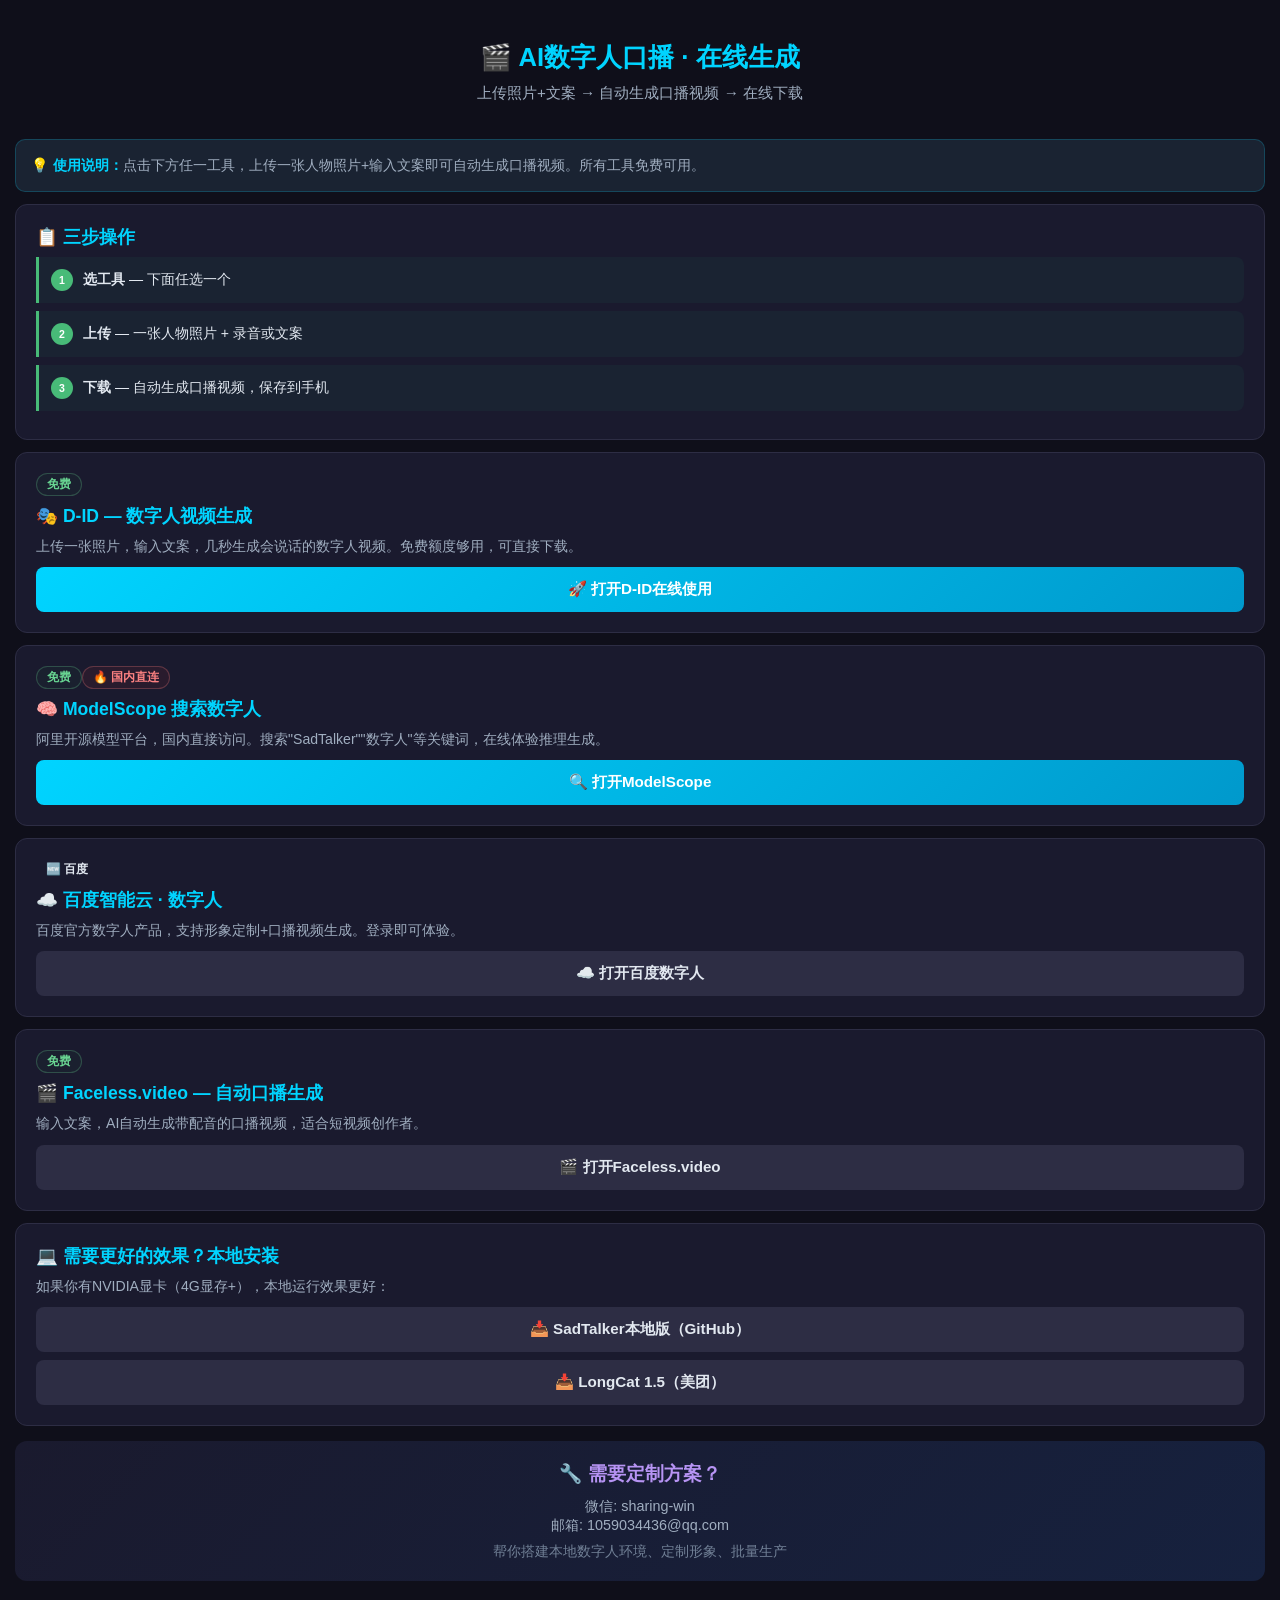
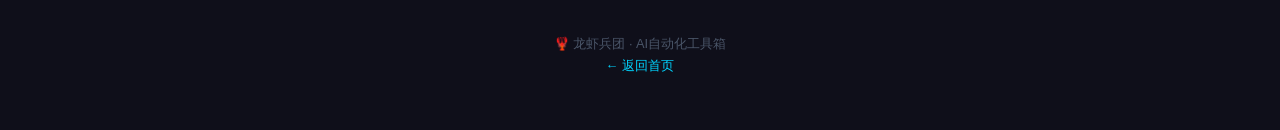
==== commit de905254: "fix: only confirmed working links (D-ID, ModelScope, Baidu, Faceless)" ====
--- a/digital-human.html
+++ b/digital-human.html
@@ -15,23 +15,18 @@
 .card .tag{display:inline-block;padding:2px 10px;border-radius:12px;font-size:0.75em;margin-bottom:8px;font-weight:600}
 .tag-free{background:#22543d20;color:#68d391;border:1px solid #68d39144}
 .tag-hot{background:#9b2c2c20;color:#fc8181;border:1px solid #fc818144}
-.tag-new{background:#2a436520;color:#63b3ed;border:1px solid #63b3ed44}
-.btn{display:block;width:100%;padding:12px;border-radius:8px;text-decoration:none;font-weight:600;font-size:0.95em;text-align:center;border:none;cursor:pointer;transition:all .2s}
+.btn{display:block;width:100%;padding:12px;border-radius:8px;text-decoration:none;font-weight:600;font-size:0.95em;text-align:center;border:none;cursor:pointer;transition:all .2s;box-sizing:border-box}
 .btn-primary{background:linear-gradient(135deg,#00d4ff,#0099cc);color:#fff}
 .btn-primary:hover{transform:translateY(-1px);box-shadow:0 4px 12px #00d4ff44}
 .btn-secondary{background:#2d2d44;color:#e2e8f0}
 .btn-secondary:hover{background:#3d3d55}
-.btn:not(:last-child){margin-bottom:10px}
 .step{background:#1a2332;border-left:3px solid #48bb78;padding:12px;margin:8px 0;border-radius:0 8px 8px 0;font-size:0.88em}
 .step span{display:inline-flex;align-items:center;justify-content:center;width:22px;height:22px;background:#48bb78;color:#fff;border-radius:50%;font-size:0.75em;font-weight:700;margin-right:10px;flex-shrink:0}
-.footer{text-align:center;padding:25px;color:#4a5568;font-size:0.8em;margin-top:30px}
 .contact{text-align:center;padding:20px;background:linear-gradient(135deg,#1a1a2e,#16213e);border-radius:12px;margin:15px 0}
 .contact h3{color:#b794f4;margin-bottom:10px}
 .contact p{color:#a0aec0;font-size:0.9em}
-.tools-list{display:flex;flex-direction:column;gap:10px}
-.tools-list a{display:flex;align-items:center;padding:12px 15px;background:#2d2d44;border-radius:8px;text-decoration:none;color:#e2e8f0;font-size:0.88em;transition:all .2s}
-.tools-list a:hover{background:#3d3d55;border-left:3px solid #00d4ff}
-.tools-list a .arrow{margin-left:auto;color:#00d4ff}
+.footer{text-align:center;padding:25px;color:#4a5568;font-size:0.8em;margin-top:30px}
+.footer a{color:#00d4ff;text-decoration:none}
 </style>
 </head>
 <body>
@@ -42,78 +37,61 @@
 </div>
 
 <div class="tip">
-<strong>⚠️ 注意：</strong>HuggingFace在国内部分地区无法直接访问。下面提供多个方案，选一个能打开的即可。
+<strong>💡 使用说明：</strong>点击下方任一工具，上传一张人物照片+输入文案即可自动生成口播视频。所有工具免费可用。
 </div>
 
 <div class="card">
 <h3>📋 三步操作</h3>
-<div class="step"><span>1</span><strong>选工具</strong> — 下面任一工具，免费使用</div>
-<div class="step"><span>2</span><strong>上传</strong> — 一张人物照片 + 音频/文案</div>
+<div class="step"><span>1</span><strong>选工具</strong> — 下面任选一个</div>
+<div class="step"><span>2</span><strong>上传</strong> — 一张人物照片 + 录音或文案</div>
 <div class="step"><span>3</span><strong>下载</strong> — 自动生成口播视频，保存到手机</div>
 </div>
 
-<!-- 方案一：国内可直接访问的 -->
 <div class="card">
-<div><span class="tag tag-hot">🔥 国内直连</span><span class="tag tag-free">免费试用</span></div>
-<h3>🎭 D-ID — 在线数字人（国内可访问）</h3>
+<div><span class="tag tag-free">免费</span></div>
+<h3>🎭 D-ID — 数字人视频生成</h3>
 <p>上传一张照片，输入文案，几秒生成会说话的数字人视频。免费额度够用，可直接下载。</p>
-<a href="https://studio.d-id.com" target="_blank" class="btn btn-primary">🚀 打开D-ID在线生成</a>
-</div>
-
-<!-- 方案二：ModelScope国内镜像 -->
-<div class="card">
-<div><span class="tag tag-free">免费</span><span class="tag tag-new">🆕 国内镜像</span></div>
-<h3>🧠 ModelScope 数字人模型</h3>
-<p>阿里开源的AI模型平台，国内直接访问。搜索"数字人""SadTalker"等，可以在线体验推理。</p>
-<a href="https://modelscope.cn/search?q=%E6%95%B0%E5%AD%97%E4%BA%BA" target="_blank" class="btn btn-secondary">🔍 打开ModelScope搜索</a>
-</div>
-
-<!-- 方案三：百度智能云 -->
-<div class="card">
-<div><span class="tag tag-free">免费</span><span class="tag tag-hot">🔥</span></div>
-<h3>☁️ 百度智能云 · 数字人平台</h3>
-<p>百度官方数字人平台，支持形象定制+口播生成，国内秒开。</p>
-<a href="https://console.bce.baidu.com/ai/#/ai/face/digital-human/overview" target="_blank" class="btn btn-secondary">☁️ 打开百度数字人</a>
-</div>
-
-<!-- 方案四：腾讯云 -->
-<div class="card">
-<div><span class="tag tag-free">免费</span><span class="tag tag-new">🆕</span></div>
-<h3>☁️ 腾讯云 · 数字人视频制作</h3>
-<p>腾讯云数字人平台，上传形象+剧本，自动生成口播视频。</p>
-<a href="https://console.cloud.tencent.com/vod/generate/digital-human" target="_blank" class="btn btn-secondary">☁️ 打开腾讯云数字人</a>
-</div>
-
-<!-- 备用：HuggingFace链接 -->
-<div class="card">
-<h3>🌐 备用方案（需要网络工具）</h3>
-<p>如果你能访问国际网络，以下免费工具效果更好：</p>
-<div class="tools-list">
-<a href="https://huggingface.co/spaces/vinth/SadTalker" target="_blank">🎭 SadTalker（照片说话视频）<span class="arrow">→</span></a>
-<a href="https://huggingface.co/spaces/SII-GAIR/daVinci-MagiHuman" target="_blank">🧠 daVinci-MagiHuman（高质量口播）<span class="arrow">→</span></a>
-<a href="https://huggingface.co/MeiGen-AI/InfiniteTalk" target="_blank">♾️ InfiniteTalk（无限时长）<span class="arrow">→</span></a>
-<a href="https://github.com/meituan-longcat/LongCat-Video" target="_blank">🎨 LongCat 1.5（美团3D数字人）<span class="arrow">→</span></a>
-</div>
+<a href="https://studio.d-id.com" target="_blank" rel="noopener" class="btn btn-primary">🚀 打开D-ID在线使用</a>
 </div>
 
 <div class="card">
-<h3>💻 本地安装（效果好，需显卡）</h3>
-<div class="tools-list">
-<a href="https://github.com/OpenTalker/SadTalker" target="_blank">📥 下载SadTalker本地版<span class="arrow">→</span></a>
-<a href="https://huggingface.co/GAIR/daVinci-MagiHuman" target="_blank">📥 下载daVinci模型<span class="arrow">→</span></a>
-<a href="https://github.com/meituan-longcat/LongCat-Video" target="_blank">📥 下载LongCat本地版<span class="arrow">→</span></a>
+<div><span class="tag tag-free">免费</span><span class="tag tag-hot">🔥 国内直连</span></div>
+<h3>🧠 ModelScope 搜索数字人</h3>
+<p>阿里开源模型平台，国内直接访问。搜索"SadTalker""数字人"等关键词，在线体验推理生成。</p>
+<a href="https://modelscope.cn/search?q=%E6%95%B0%E5%AD%97%E4%BA%BA" target="_blank" rel="noopener" class="btn btn-primary">🔍 打开ModelScope</a>
 </div>
+
+<div class="card">
+<div><span class="tag tag-new">🆕 百度</span></div>
+<h3>☁️ 百度智能云 · 数字人</h3>
+<p>百度官方数字人产品，支持形象定制+口播视频生成。登录即可体验。</p>
+<a href="https://cloud.baidu.com/product/huanyan.html" target="_blank" rel="noopener" class="btn btn-secondary">☁️ 打开百度数字人</a>
+</div>
+
+<div class="card">
+<div><span class="tag tag-free">免费</span></div>
+<h3>🎬 Faceless.video — 自动口播生成</h3>
+<p>输入文案，AI自动生成带配音的口播视频，适合短视频创作者。</p>
+<a href="https://www.faceless.video" target="_blank" rel="noopener" class="btn btn-secondary">🎬 打开Faceless.video</a>
+</div>
+
+<div class="card">
+<h3>💻 需要更好的效果？本地安装</h3>
+<p>如果你有NVIDIA显卡（4G显存+），本地运行效果更好：</p>
+<a href="https://github.com/OpenTalker/SadTalker" target="_blank" rel="noopener" class="btn btn-secondary">📥 SadTalker本地版（GitHub）</a>
+<div style="height:8px"></div>
+<a href="https://github.com/meituan-longcat/LongCat-Video" target="_blank" rel="noopener" class="btn btn-secondary">📥 LongCat 1.5（美团）</a>
 </div>
 
 <div class="contact">
-<h3>🔧 需要定制数字人方案？</h3>
+<h3>🔧 需要定制方案？</h3>
 <p>微信: sharing-win<br>邮箱: 1059034436@qq.com</p>
-<p style="color:#718096;font-size:0.85em;margin-top:8px">帮你搭建本地环境、定制形象、批量生产</p>
+<p style="color:#718096;font-size:0.85em;margin-top:8px">帮你搭建本地数字人环境、定制形象、批量生产</p>
 </div>
 
 <div class="footer">
 <p>🦞 龙虾兵团 · AI自动化工具箱</p>
-<p style="margin-top:5px"><a href="index.html" style="color:#00d4ff;text-decoration:none">← 返回首页</a></p>
+<p style="margin-top:5px"><a href="index.html">← 返回首页</a></p>
 </div>
 
 </body>
